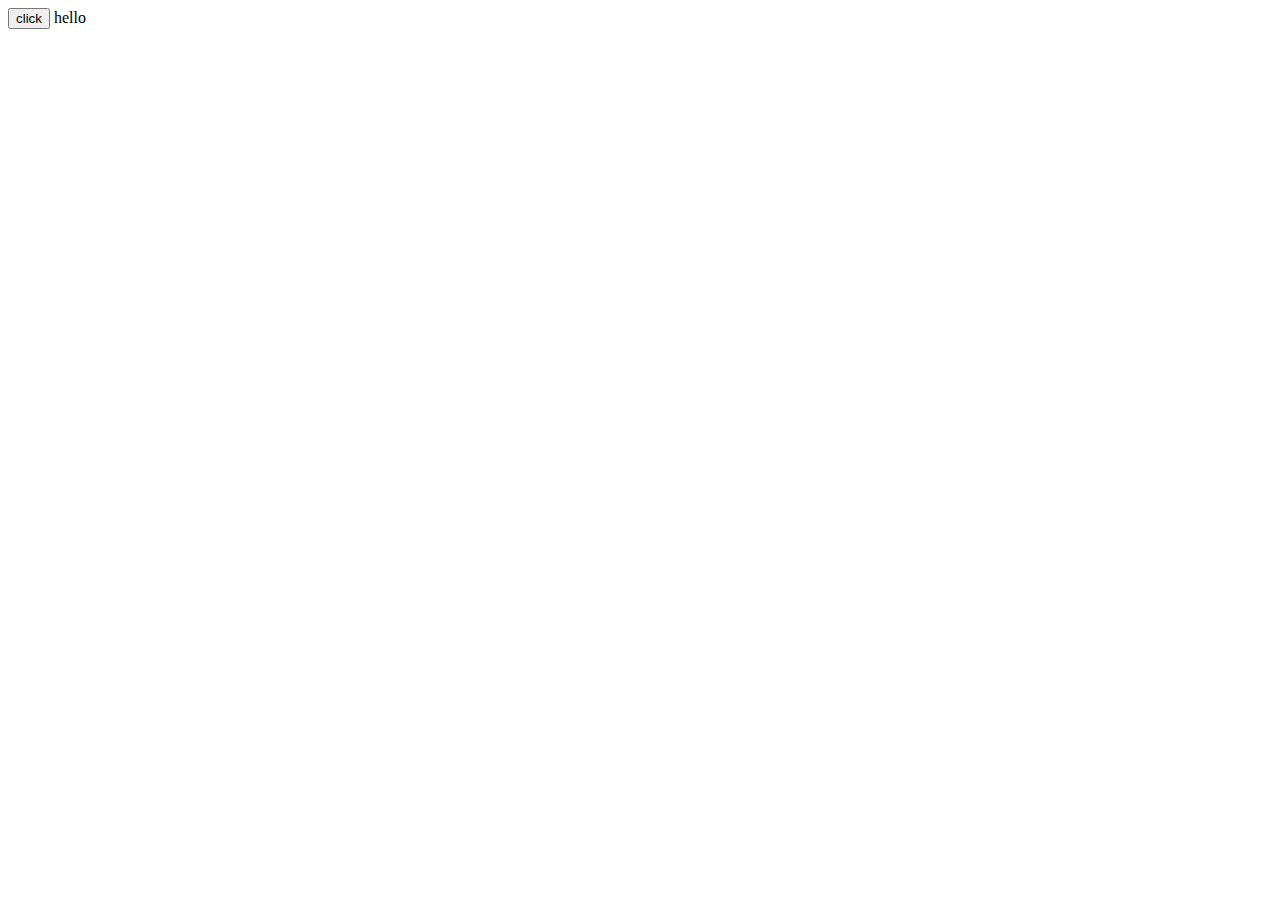
==== index.html @ 8eecb469 "negacion" ====
<!DOCTYPE html>
<html lang="en">
<head>
    <meta charset="UTF-8">
    <meta name="viewport" content="width=device-width, initial-scale=1.0">
    <title>Document</title>
</head>
<body>
    <button onclick=alert"hello">
    click
    </button>
    <script>
    document.write('hello')
    </script>
    <script src="main.js"></script>
</body>
</html>
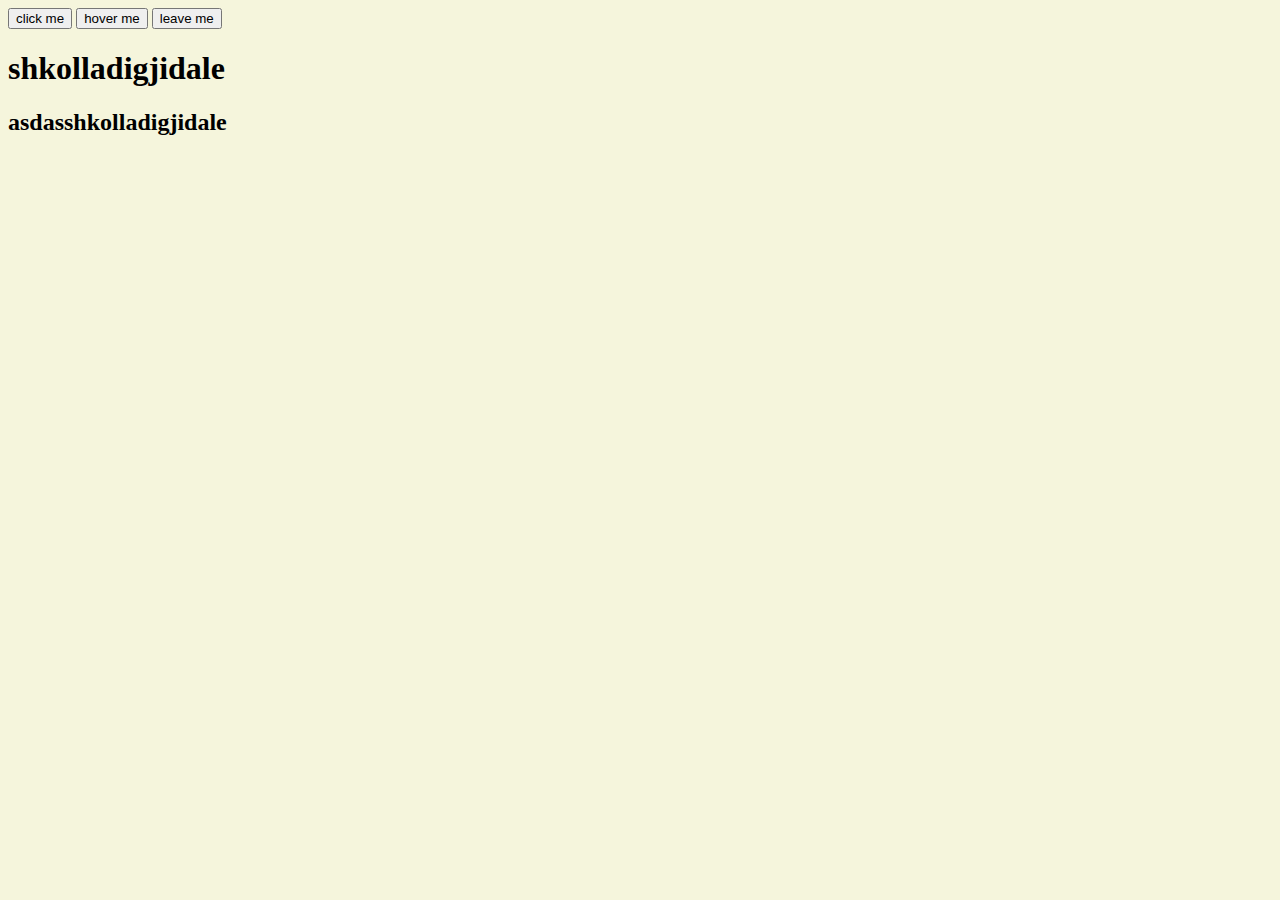
==== commit 1f1a2857: "dfgfd" ====
--- a/index.html
+++ b/index.html
@@ -1,17 +1,17 @@
 <!DOCTYPE html>
 <html lang="en">
 <head>
+    <link rel="stylesheet" href="style.css">
     <meta charset="UTF-8">
     <meta name="viewport" content="width=device-width, initial-scale=1.0">
     <title>Document</title>
 </head>
 <body>
-    <button onclick=alert"hello">
-    click
-    </button>
-    <script>
-    document.write('hello')
-    </script>
+    <button id="b1">click me</button>
+    <button id="b2">hover me</button>
+    <button id="b3">leave me</button>
+    <h1 id="txt1">shkolladigjidale</h1>
+    <h2 id="txt2">asdasshkolladigjidale</h2>
     <script src="main.js"></script>
 </body>
-</html>+</html>
--- a/style.css
+++ b/style.css
@@ -0,0 +1,9 @@
+body{
+    background-color: beige;
+}
+#txt{
+    font: 100;
+    font-size: large;
+    background-color: black;
+    color: blue;
+}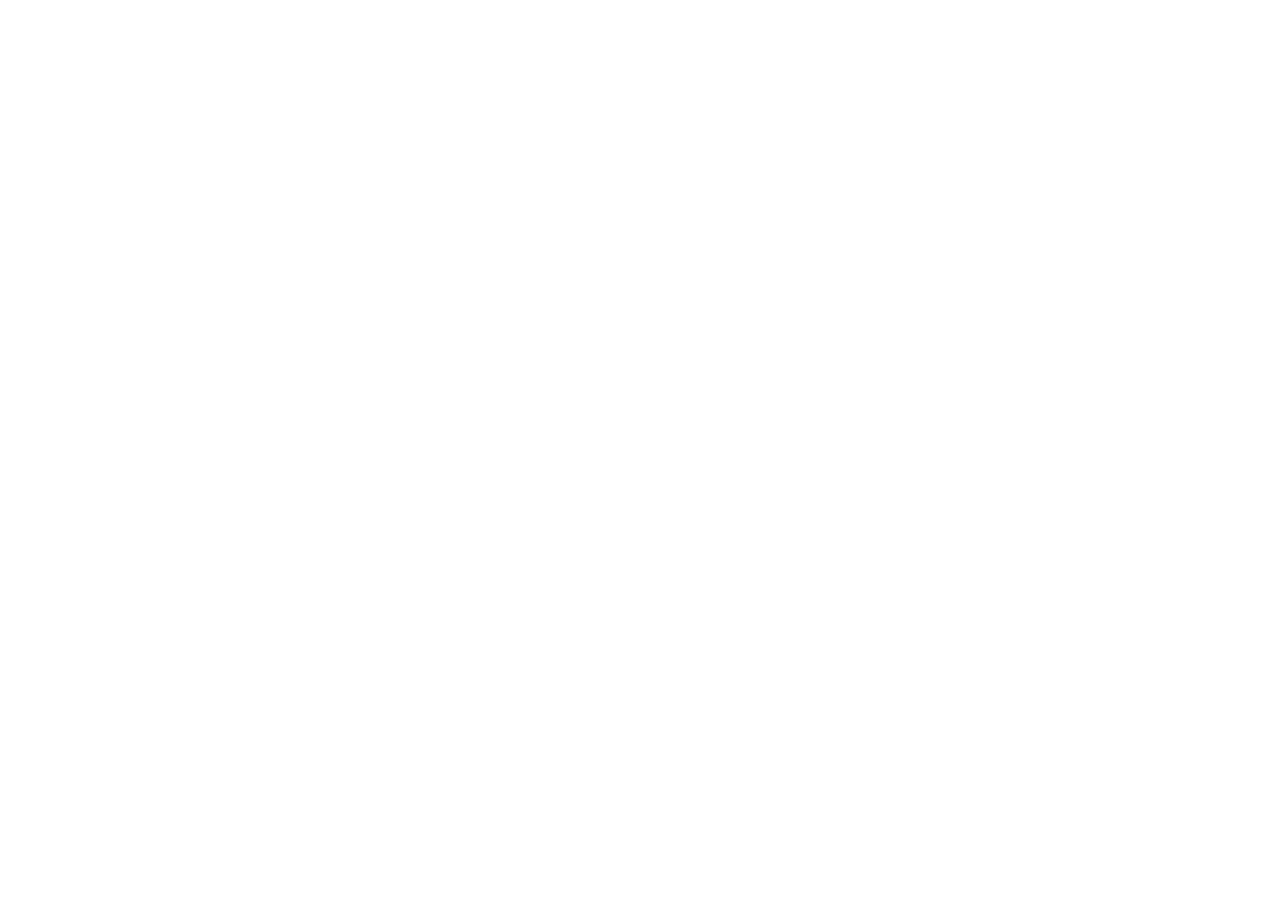
==== commit f85a39b4: "asd" ====
--- a/index.html
+++ b/index.html
@@ -7,11 +7,6 @@
     <title>Document</title>
 </head>
 <body>
-    <button id="b1">click me</button>
-    <button id="b2">hover me</button>
-    <button id="b3">leave me</button>
-    <h1 id="txt1">shkolladigjidale</h1>
-    <h2 id="txt2">asdasshkolladigjidale</h2>
     <script src="main.js"></script>
 </body>
 </html>
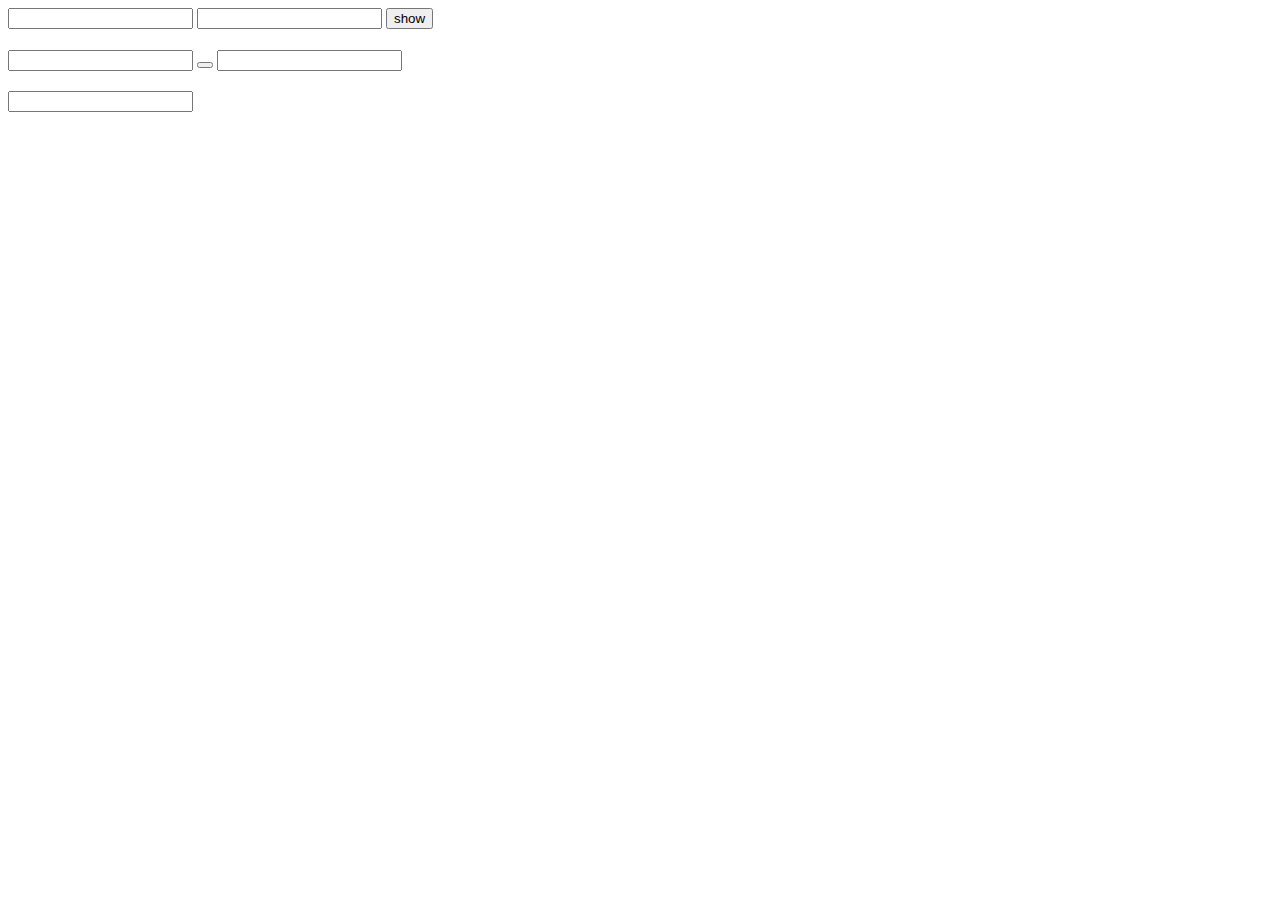
==== commit 55f2ea81: "ad" ====
--- a/index.html
+++ b/index.html
@@ -7,6 +7,21 @@
     <title>Document</title>
 </head>
 <body>
+    <input type="text">
     <script src="main.js"></script>
+    <input type="text" id="input">
+    <button id="btn">show</button>
+    <h1 id="text"></h1>
+
+    <input type="number" id="n1">
+    <button id="plus"></button>
+    <input type="number" id="n2">
+    <h2 id="h2"></h2>
+    <input type="number" id="age">
+    <h2 id="pergjigje"></h2>
+
+
+
+<script src="main.js"></script>
 </body>
 </html>
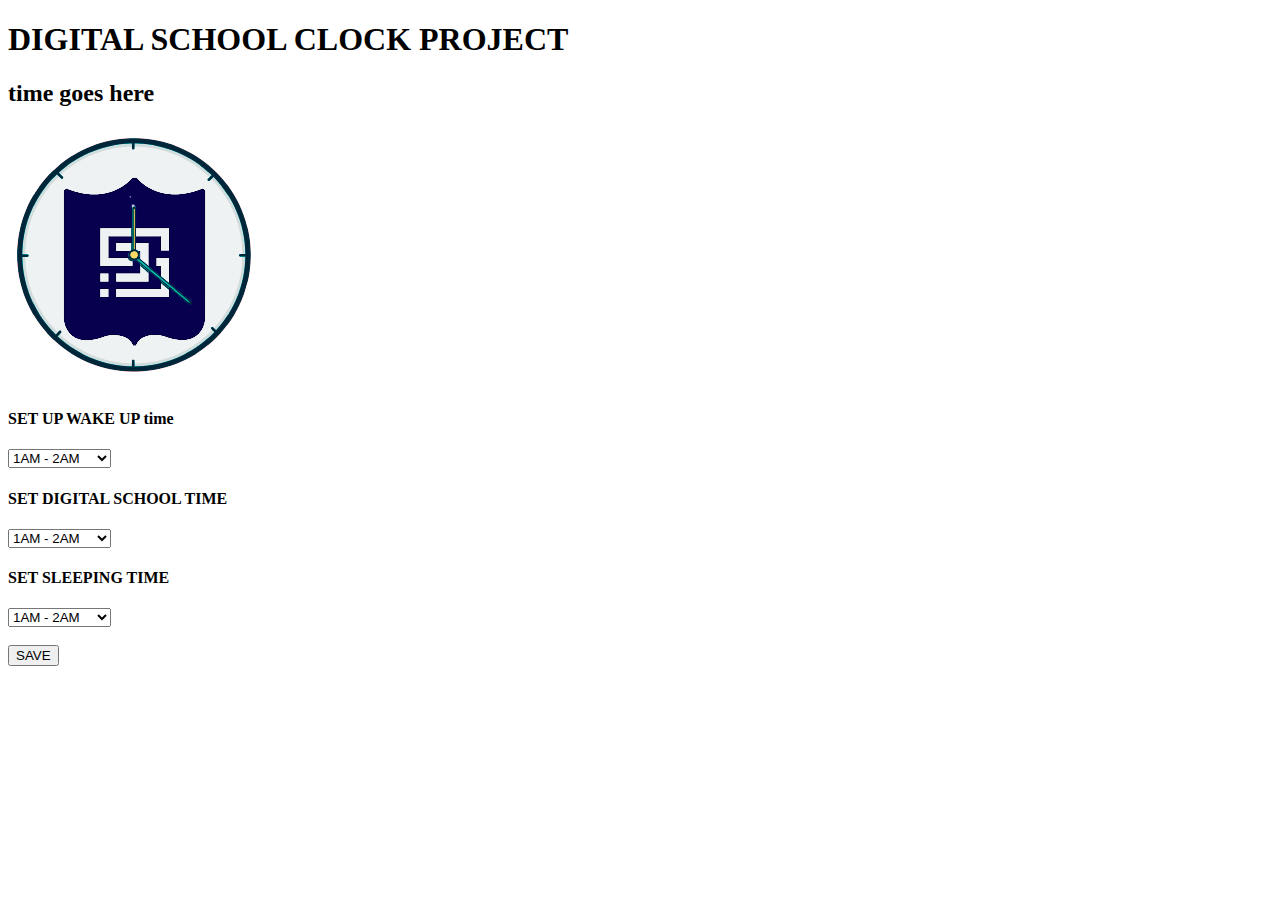
==== commit 8d5bec14: "asd" ====
--- a/index.html
+++ b/index.html
@@ -7,21 +7,96 @@
     <title>Document</title>
 </head>
 <body>
-    <input type="text">
-    <script src="main.js"></script>
-    <input type="text" id="input">
-    <button id="btn">show</button>
-    <h1 id="text"></h1>
+<h1>DIGITAL SCHOOL CLOCK PROJECT</h1>
+<h2 id="clock">time goes here</h2>
+<picture>
+    <img id="timeImage" src="img/ds_clock.png" alt="">
+</picture>
+<h4>SET UP WAKE UP time</h4>
+<select name="" id="wakeUpTimeSelector">
+    <option value="1">1AM - 2AM</option>
+    <option value="2">2AM - 3AM</option>
+    <option value="3">3AM - 4AM</option>
+    <option value="4">4AM - 5AM</option>
+    <option value="5">5AM - 6AM</option>
+    <option value="6">6AM - 7AM</option>
+    <option value="7">7AM - 8AM</option>
+    <option value="8">8AM - 9AM</option>
+    <option value="9">9AM - 10AM</option>
+    <option value="10">10AM - 11AM</option>
+    <option value="11">11AM - 12AM</option>
+    <option value="12">12AM - 1PM</option>
+    <option value="13">1PM - 2PM</option>
+    <option value="14">2PM - 3PM</option>
+    <option value="15">3PM - 4PM</option>
+    <option value="16">4PM - 5PM</option>
+    <option value="17">5PM - 6PM</option>
+    <option value="18">6PM - 7AM</option>
+    <option value="19">7PM - 8AM</option>
+    <option value="20">8PM - 9PM</option>
+    <option value="21">9PM - 10PM</option>
+    <option value="22">10PM - 11PM</option>
+    <option value="23">11PM - 12AM</option>
+    <option value="24">12PM - 1AM</option>
+</select>
+<h4>SET DIGITAL SCHOOL TIME</h4>
+<select name="" id="classTimeSelector">
+    <option value="1">1AM - 2AM</option>
+    <option value="2">2AM - 3AM</option>
+    <option value="3">3AM - 4AM</option>
+    <option value="4">4AM - 5AM</option>
+    <option value="5">5AM - 6AM</option>
+    <option value="6">6AM - 7AM</option>
+    <option value="7">7AM - 8AM</option>
+    <option value="8">8AM - 9AM</option>
+    <option value="9">9AM - 10AM</option>
+    <option value="10">10AM - 11AM</option>
+    <option value="11">11AM - 12AM</option>
+    <option value="12">12AM - 1PM</option>
+    <option value="13">1PM - 2PM</option>
+    <option value="14">2PM - 3PM</option>
+    <option value="15">3PM - 4PM</option>
+    <option value="16">4PM - 5PM</option>
+    <option value="17">5PM - 6PM</option>
+    <option value="18">6PM - 7AM</option>
+    <option value="19">7PM - 8AM</option>
+    <option value="20">8PM - 9PM</option>
+    <option value="21">9PM - 10PM</option>
+    <option value="22">10PM - 11PM</option>
+    <option value="23">11PM - 12AM</option>
+    <option value="24">12PM - 1AM</option>
+</select>
+<h4>SET SLEEPING TIME</h4>
+<select name="" id="sleepTimeSelector">
+    <option value="1">1AM - 2AM</option>
+    <option value="2">2AM - 3AM</option>
+    <option value="3">3AM - 4AM</option>
+    <option value="4">4AM - 5AM</option>
+    <option value="5">5AM - 6AM</option>
+    <option value="6">6AM - 7AM</option>
+    <option value="7">7AM - 8AM</option>
+    <option value="8">8AM - 9AM</option>
+    <option value="9">9AM - 10AM</option>
+    <option value="10">10AM - 11AM</option>
+    <option value="11">11AM - 12AM</option>
+    <option value="12">12AM - 1PM</option>
+    <option value="13">1PM - 2PM</option>
+    <option value="14">2PM - 3PM</option>
+    <option value="15">3PM - 4PM</option>
+    <option value="16">4PM - 5PM</option>
+    <option value="17">5PM - 6PM</option>
+    <option value="18">6PM - 7AM</option>
+    <option value="19">7PM - 8AM</option>
+    <option value="20">8PM - 9PM</option>
+    <option value="21">9PM - 10PM</option>
+    <option value="22">10PM - 11PM</option>
+    <option value="23">11PM - 12AM</option>
+    <option value="24">12PM - 1AM</option>
+</select>
+<br>
+<br>
 
-    <input type="number" id="n1">
-    <button id="plus"></button>
-    <input type="number" id="n2">
-    <h2 id="h2"></h2>
-    <input type="number" id="age">
-    <h2 id="pergjigje"></h2>
-
-
-
+<button id="saveBtn">SAVE</button>
 <script src="main.js"></script>
 </body>
 </html>
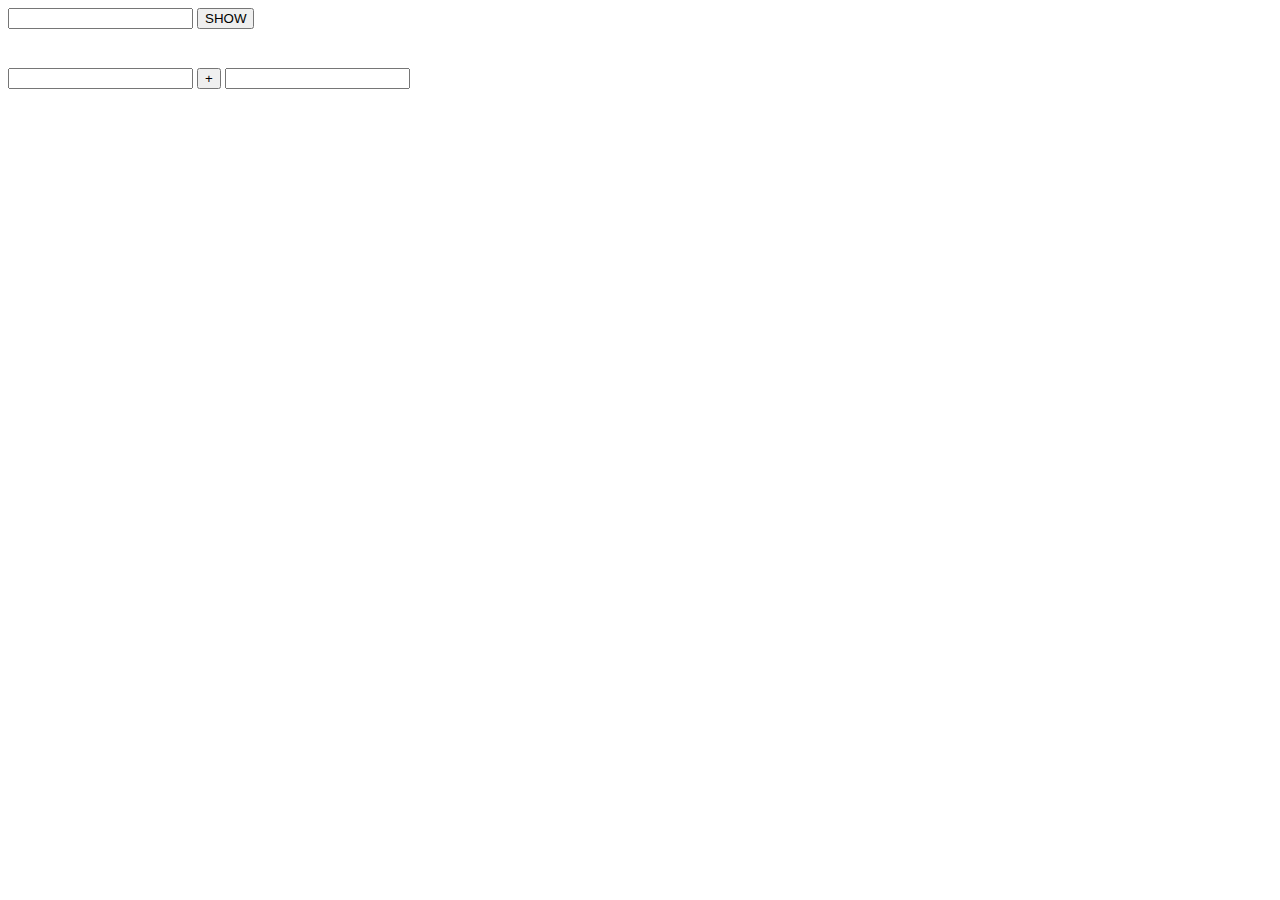
==== commit c9f2c7eb: "ad" ====
--- a/index.html
+++ b/index.html
@@ -7,96 +7,49 @@
     <title>Document</title>
 </head>
 <body>
-<h1>DIGITAL SCHOOL CLOCK PROJECT</h1>
-<h2 id="clock">time goes here</h2>
-<picture>
-    <img id="timeImage" src="img/ds_clock.png" alt="">
-</picture>
-<h4>SET UP WAKE UP time</h4>
-<select name="" id="wakeUpTimeSelector">
-    <option value="1">1AM - 2AM</option>
-    <option value="2">2AM - 3AM</option>
-    <option value="3">3AM - 4AM</option>
-    <option value="4">4AM - 5AM</option>
-    <option value="5">5AM - 6AM</option>
-    <option value="6">6AM - 7AM</option>
-    <option value="7">7AM - 8AM</option>
-    <option value="8">8AM - 9AM</option>
-    <option value="9">9AM - 10AM</option>
-    <option value="10">10AM - 11AM</option>
-    <option value="11">11AM - 12AM</option>
-    <option value="12">12AM - 1PM</option>
-    <option value="13">1PM - 2PM</option>
-    <option value="14">2PM - 3PM</option>
-    <option value="15">3PM - 4PM</option>
-    <option value="16">4PM - 5PM</option>
-    <option value="17">5PM - 6PM</option>
-    <option value="18">6PM - 7AM</option>
-    <option value="19">7PM - 8AM</option>
-    <option value="20">8PM - 9PM</option>
-    <option value="21">9PM - 10PM</option>
-    <option value="22">10PM - 11PM</option>
-    <option value="23">11PM - 12AM</option>
-    <option value="24">12PM - 1AM</option>
-</select>
-<h4>SET DIGITAL SCHOOL TIME</h4>
-<select name="" id="classTimeSelector">
-    <option value="1">1AM - 2AM</option>
-    <option value="2">2AM - 3AM</option>
-    <option value="3">3AM - 4AM</option>
-    <option value="4">4AM - 5AM</option>
-    <option value="5">5AM - 6AM</option>
-    <option value="6">6AM - 7AM</option>
-    <option value="7">7AM - 8AM</option>
-    <option value="8">8AM - 9AM</option>
-    <option value="9">9AM - 10AM</option>
-    <option value="10">10AM - 11AM</option>
-    <option value="11">11AM - 12AM</option>
-    <option value="12">12AM - 1PM</option>
-    <option value="13">1PM - 2PM</option>
-    <option value="14">2PM - 3PM</option>
-    <option value="15">3PM - 4PM</option>
-    <option value="16">4PM - 5PM</option>
-    <option value="17">5PM - 6PM</option>
-    <option value="18">6PM - 7AM</option>
-    <option value="19">7PM - 8AM</option>
-    <option value="20">8PM - 9PM</option>
-    <option value="21">9PM - 10PM</option>
-    <option value="22">10PM - 11PM</option>
-    <option value="23">11PM - 12AM</option>
-    <option value="24">12PM - 1AM</option>
-</select>
-<h4>SET SLEEPING TIME</h4>
-<select name="" id="sleepTimeSelector">
-    <option value="1">1AM - 2AM</option>
-    <option value="2">2AM - 3AM</option>
-    <option value="3">3AM - 4AM</option>
-    <option value="4">4AM - 5AM</option>
-    <option value="5">5AM - 6AM</option>
-    <option value="6">6AM - 7AM</option>
-    <option value="7">7AM - 8AM</option>
-    <option value="8">8AM - 9AM</option>
-    <option value="9">9AM - 10AM</option>
-    <option value="10">10AM - 11AM</option>
-    <option value="11">11AM - 12AM</option>
-    <option value="12">12AM - 1PM</option>
-    <option value="13">1PM - 2PM</option>
-    <option value="14">2PM - 3PM</option>
-    <option value="15">3PM - 4PM</option>
-    <option value="16">4PM - 5PM</option>
-    <option value="17">5PM - 6PM</option>
-    <option value="18">6PM - 7AM</option>
-    <option value="19">7PM - 8AM</option>
-    <option value="20">8PM - 9PM</option>
-    <option value="21">9PM - 10PM</option>
-    <option value="22">10PM - 11PM</option>
-    <option value="23">11PM - 12AM</option>
-    <option value="24">12PM - 1AM</option>
-</select>
+<input type="text" name="" id="input_id">
+<button id="btn_id">SHOW</button>
+<h1 id="texti_id"></h1>
 <br>
-<br>
+<input type="text" name="" id="input1">
+<button id="btn_shuma">+</button>
+<input type="text" name="" id="input2">
 
-<button id="saveBtn">SAVE</button>
+<h1 id="answer"></h1>
 <script src="main.js"></script>
 </body>
 </html>
+
+
+
+
+
+
+
+
+
+
+
+
+
+
+
+
+
+
+
+
+
+
+
+
+
+
+
+
+
+
+
+
+
+
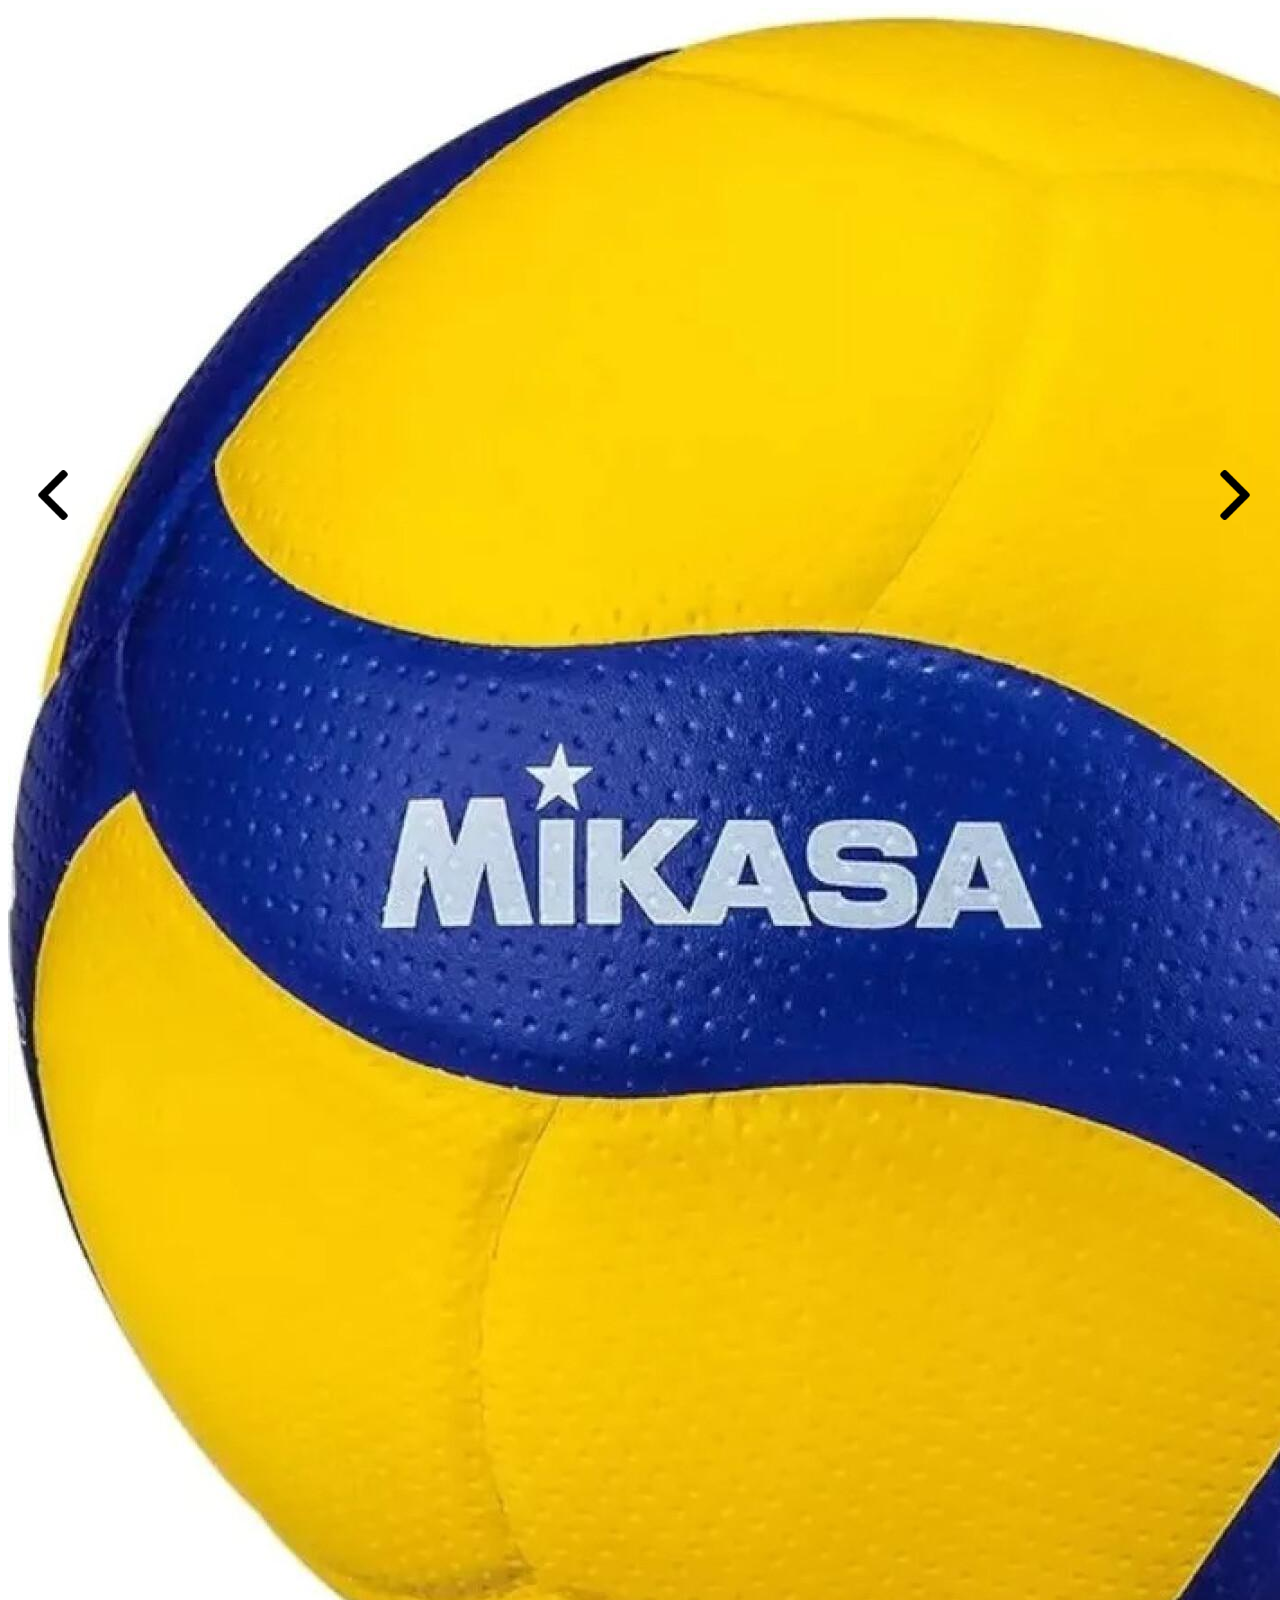
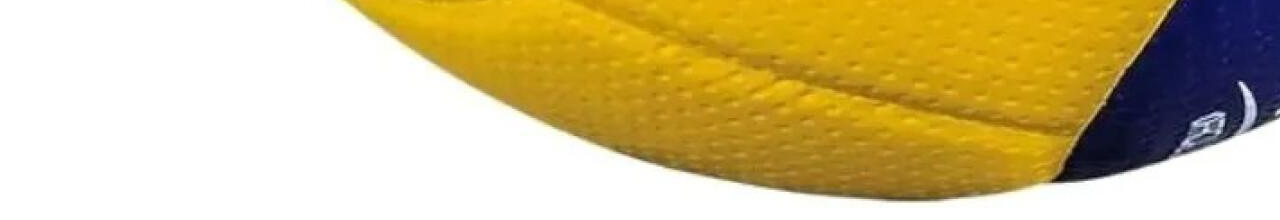
==== commit 349f0341: "h" ====
--- a/index.html
+++ b/index.html
@@ -7,49 +7,19 @@
     <title>Document</title>
 </head>
 <body>
-<input type="text" name="" id="input_id">
-<button id="btn_id">SHOW</button>
-<h1 id="texti_id"></h1>
-<br>
-<input type="text" name="" id="input1">
-<button id="btn_shuma">+</button>
-<input type="text" name="" id="input2">
-
-<h1 id="answer"></h1>
+<div id="slideWrapper">
+    <div class="slide">
+        <img src="img/slide1.jpg" alt="">
+    </div>
+    <div class="slide">
+        <img src="img/slide2.jpg" alt="">
+    </div>
+    <div class="slide">
+        <img src="img/slide3.png" alt="">
+    </div>
+</div>
+<a class="prev"><img src="img/left-arrow.png" alt="" width="50px" height="50px" onclick="changeSlide(-1)"></a>
+<a class="next"><img src="img/right-arrow.png" alt="" width="50px" height="50px" onclick="changeSlide(1)"></a>
 <script src="main.js"></script>
 </body>
-</html>
-
-
-
-
-
-
-
-
-
-
-
-
-
-
-
-
-
-
-
-
-
-
-
-
-
-
-
-
-
-
-
-
-
-
+</html>--- a/style.css
+++ b/style.css
@@ -0,0 +1,13 @@
+.slide{
+    width: 100%;
+}
+
+.prev, .next{
+    cursor: pointer;
+    position: absolute;
+    top: 50%;
+    padding: 20px;
+}
+.next{
+    right: 0%
+}